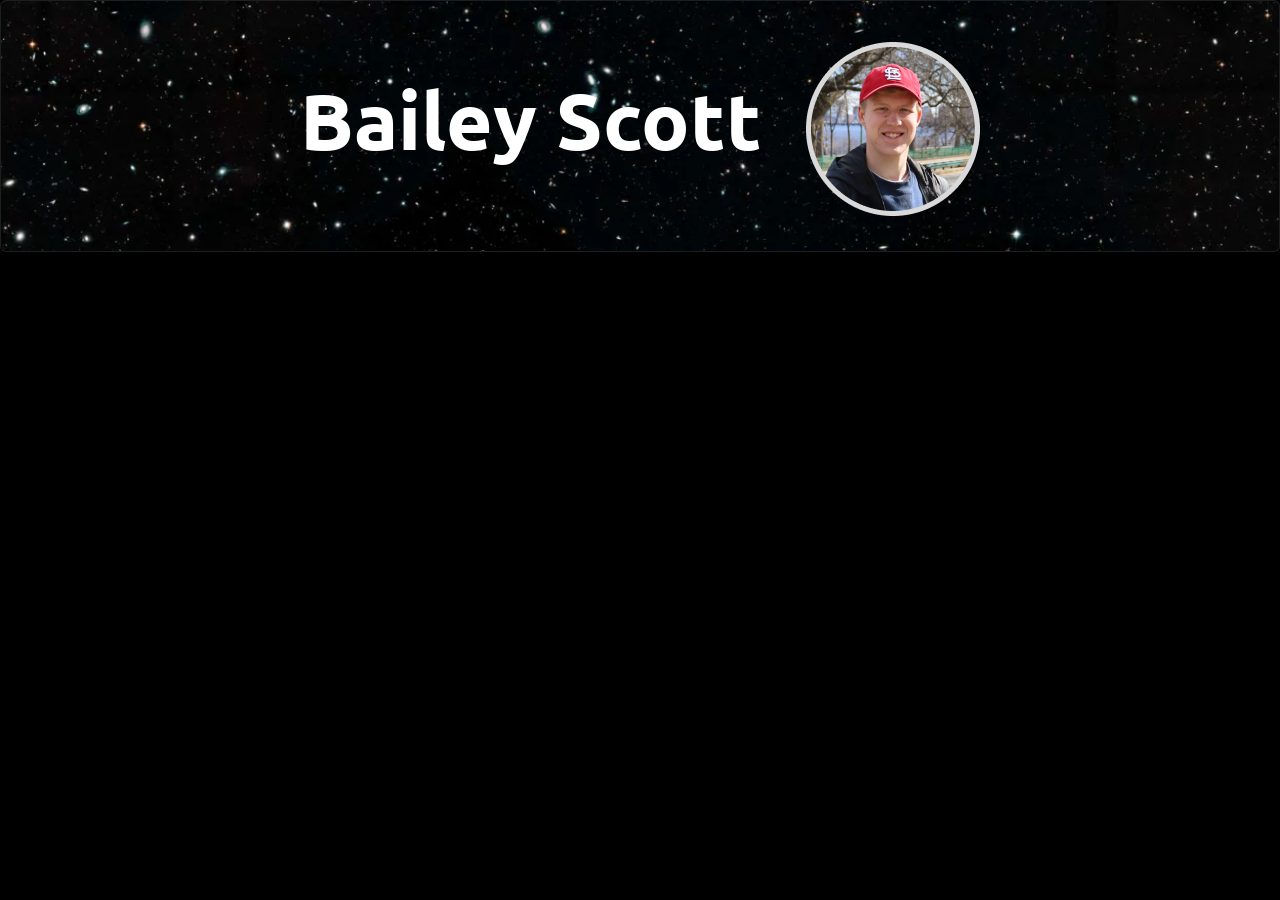
==== resume-project/index.html @ 47c422bb "Create resume-project" ====
<!doctype html>

<html lang="en">
<head>
    <meta charset="utf-8">
    <meta name="viewport" content="width=device-width, initial-scale=1, shrink-to-fit=no">

    <title>Bailey's Resume Project</title>
    <meta name="description" content="Merrill College of Journalism, UMD">
    <meta name="author" content="Bailey Scott">

    <!-- Bootstrap CSS and JavaScript -->
    <link href="https://cdn.jsdelivr.net/npm/bootstrap@5.3.3/dist/css/bootstrap.min.css" rel="stylesheet" integrity="sha384-QWTKZyjpPEjISv5WaRU9OFeRpok6YctnYmDr5pNlyT2bRjXh0JMhjY6hW+ALEwIH" crossorigin="anonymous">

    <script src="https://cdn.jsdelivr.net/npm/bootstrap@5.3.3/dist/js/bootstrap.bundle.min.js" integrity="sha384-YvpcrYf0tY3lHB60NNkmXc5s9fDVZLESaAA55NDzOxhy9GkcIdslK1eN7N6jIeHz" crossorigin="anonymous"></script>


    <link rel="stylesheet" href="https://cdn.jsdelivr.net/npm/bootstrap-icons@1.11.1/font/bootstrap-icons.css">

    <!--link to custom stylesheet-->
    <link rel="stylesheet" type="text/css" href="stylesheet.css">

    <!--google font-->
    <link rel="preconnect" href="https://fonts.googleapis.com">
    <link rel="preconnect" href="https://fonts.gstatic.com" crossorigin>
    <link href="https://fonts.googleapis.com/css2?family=Open+Sans:wght@300..800&family=Righteous&family=Special+Elite&family=Ubuntu:ital,wght@0,300;0,400;0,500;0,700;1,300;1,400;1,500;1,700&display=swap" rel="stylesheet">


</head>


<body>

    <div id="content">

        <div class="card bg-dark text-white">
            <img class="card-img" src="images/space" alt="space">
            <div class="card-img-overlay">
                <h5 class="card-title">Bailey Scott <img class="overlay-img" src="images/Group 1.png" alt="Bailey's headshot"></h5>
                
            </div>
        </div>

        

    </div>

</body>
---- resume-project/stylesheet.css ----
body {
    background-color: black;
}

.card{
    text-align: center;
}

.card-img {
    height: 250px;
    object-fit: cover; 
    object-position: top;
}

.card-title {
    font-size: 5em;
    font-family: "Ubuntu", sans-serif;
    font-weight: 700;
    font-style: normal;
    margin-top: 25px;
}

.overlay-img {
    padding-left: 25px;
}
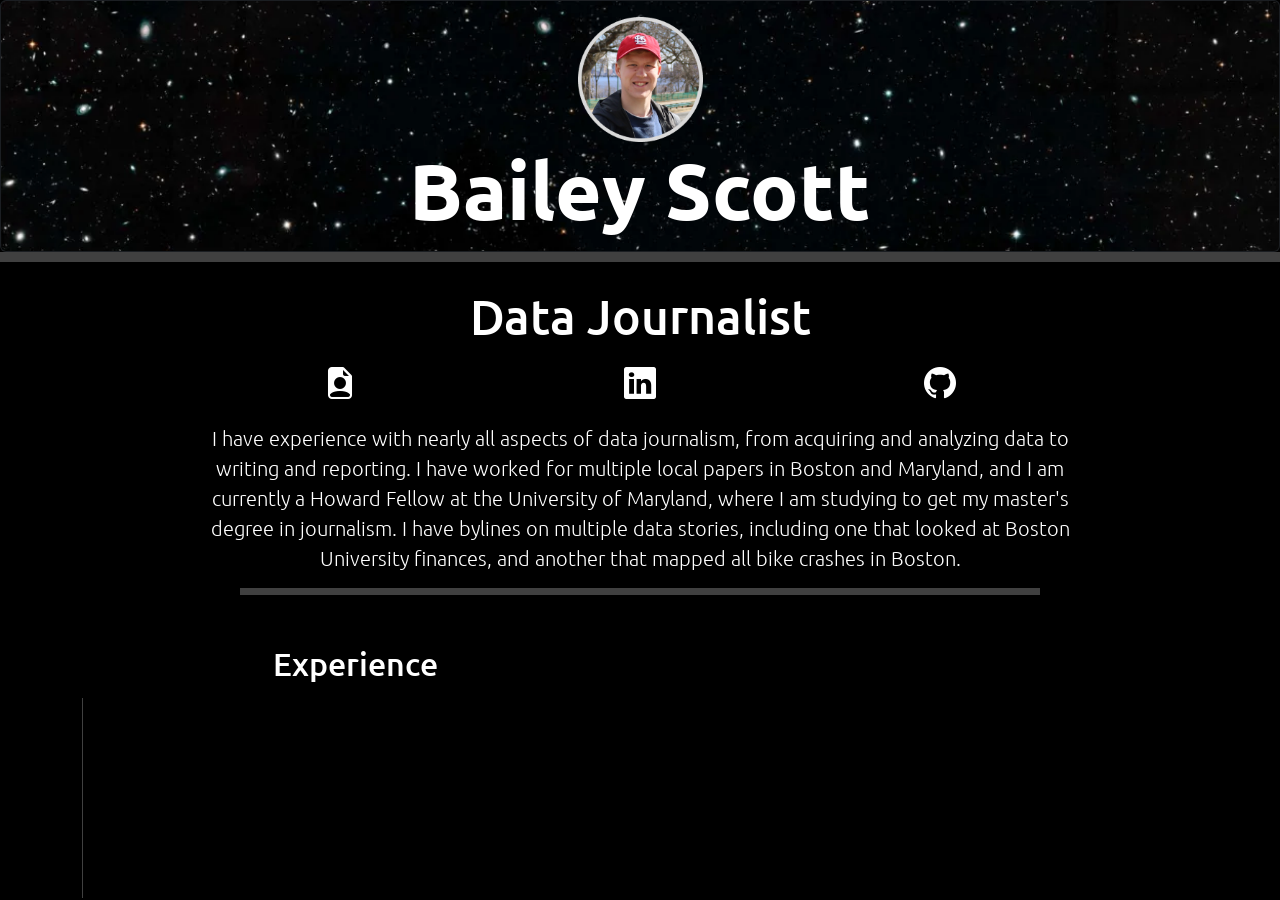
==== commit e1ec7a30: "Update resume-project" ====
--- a/resume-project/index.html
+++ b/resume-project/index.html
@@ -34,14 +34,55 @@
     <div id="content">
 
         <div class="card bg-dark text-white">
-            <img class="card-img" src="images/space" alt="space">
+            <img class="card-img" src="images/space.png" alt="space">
             <div class="card-img-overlay">
-                <h5 class="card-title">Bailey Scott <img class="overlay-img" src="images/Group 1.png" alt="Bailey's headshot"></h5>
+                <img class="overlay-img" src="images/Group 1.png" alt="Bailey's headshot">
+                <h1 class="card-title">Bailey Scott</h1>
                 
             </div>
         </div>
 
-        
+        <hr class="header-line">
+
+        <div id="subheading">
+            <h2 class="title">Data Journalist</h2>
+
+            <div class="container text-center">
+                <div class="row">
+                    <div class="col-sm-4">
+                        <i class="bi bi-file-earmark-person-fill"></i>
+                    </div>
+                    <div class="col-sm-4">
+                        <i class="bi bi-linkedin"></i>
+                    </div>
+                    <div class="col-sm-4">
+                        <i class="bi bi-github"></i>
+                    </div>
+                </div>
+
+                <p class="sub-text">I have experience with nearly all aspects of data journalism, from acquiring and analyzing data to writing and reporting. I have worked for multiple local papers in Boston and Maryland, and I am currently a Howard Fellow at the University of Maryland, where I am studying to get my master's degree in journalism. I have bylines on multiple data stories, including one that looked at Boston University finances, and another that mapped all bike crashes in Boston.</p>
+            </div>
+        </div>
+
+        <hr class="sub-line">
+
+        <div class="container text-center">
+                <div class="row">
+                    <div class="col-lg-6">
+                        <h2 class="category">Experience</h2>
+                    </div>
+
+                    <div class="d-flex" style="height: 200px;">
+                        <div class="vr"></div>
+                    </div>
+                    
+                    <div class="col-lg-6">
+                        
+                    </div>
+                    
+                </div>
+
+
 
     </div>
 
--- a/resume-project/stylesheet.css
+++ b/resume-project/stylesheet.css
@@ -1,9 +1,11 @@
 body {
     background-color: black;
+    color: white;
 }
 
 .card{
     text-align: center;
+    margin: 0 auto;
 }
 
 .card-img {
@@ -17,9 +19,59 @@
     font-family: "Ubuntu", sans-serif;
     font-weight: 700;
     font-style: normal;
-    margin-top: 25px;
+    
 }
 
 .overlay-img {
-    padding-left: 25px;
+    margin-bottom: 0px;
+    width: 125px;
+}
+
+
+.header-line {
+    margin-top: 0;
+    height: 10px;
+    background-color: white;
+}
+
+.sub-line {
+    margin: 0 auto;
+    margin-top: 0;
+    height: 7px;
+    background-color: white;
+    width: 800px;
+}
+
+#subheading {
+    margin: 0 auto;
+    margin-top: 25px;
+    text-align: center;
+    width: 900px;
+}
+
+.title {
+    font-family: "Ubuntu", sans-serif;
+    font-weight: 500;
+    font-size: 3em;
+    margin-bottom: 15px;
+}
+
+.bi {
+    font-size: 2em;
+}
+
+.sub-text {
+    font-family: "Ubuntu", sans-serif;
+    font-weight: 300;
+    font-size: 20px;
+    margin-top: 15px;
+    margin-bottom: 15px;
+}
+
+.category {
+    font-family: "Ubuntu", sans-serif;
+    font-weight: 500;
+    font-size: 2em;
+    margin-top: 50px;
+    margin-bottom: 15px;
 }
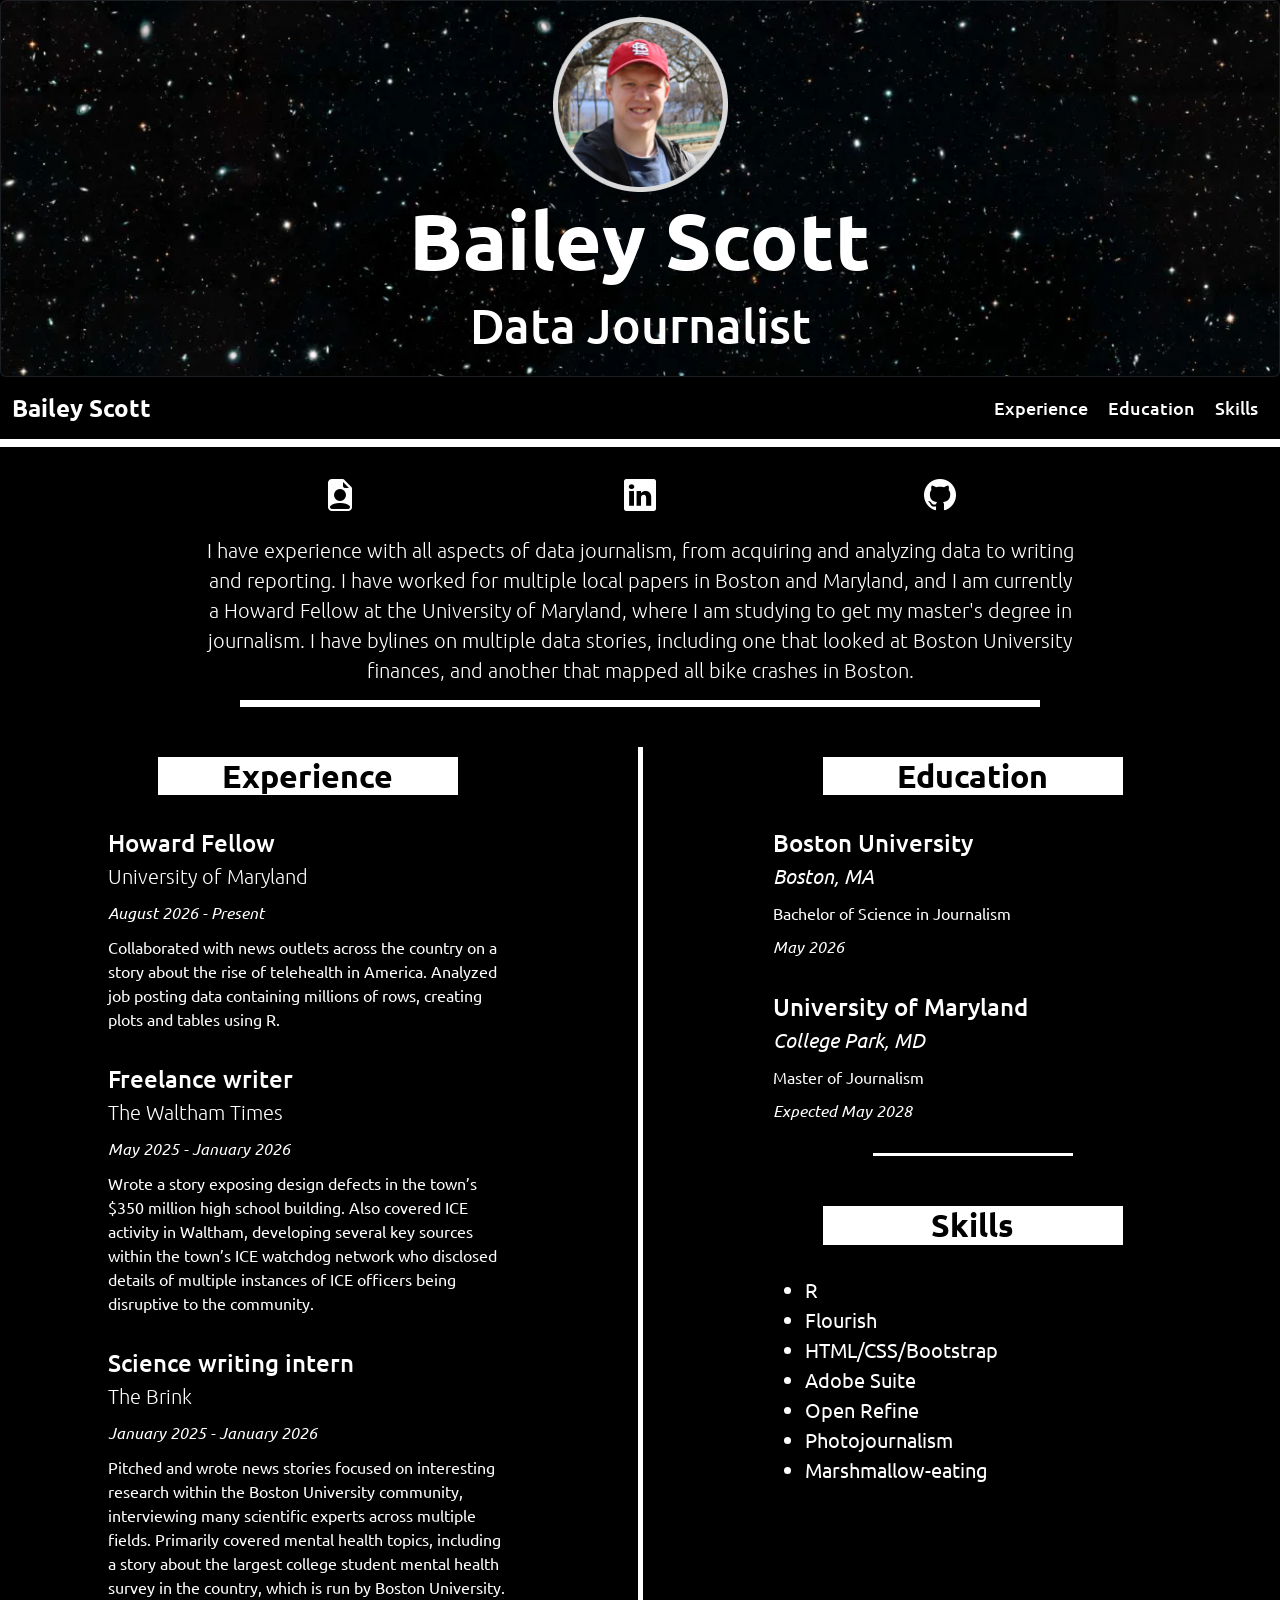
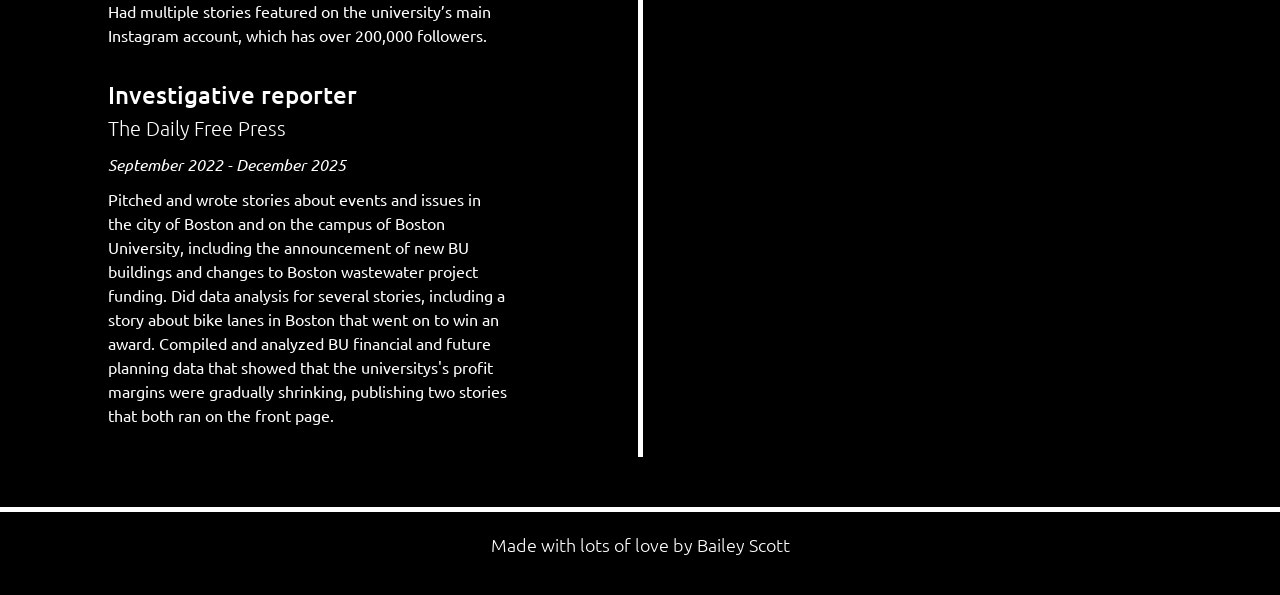
==== commit cb1cf8d4: "Update resume-project" ====
--- a/resume-project/index.html
+++ b/resume-project/index.html
@@ -31,6 +31,8 @@
 
 <body>
 
+    
+
     <div id="content">
 
         <div class="card bg-dark text-white">
@@ -38,46 +40,120 @@
             <div class="card-img-overlay">
                 <img class="overlay-img" src="images/Group 1.png" alt="Bailey's headshot">
                 <h1 class="card-title">Bailey Scott</h1>
+                <h2 class="title">Data Journalist</h2>
                 
             </div>
         </div>
 
-        <hr class="header-line">
+        <nav class="navbar navbar-expand-sm navbar-dark sticky-top" id="main-nav">
+            <div class="container-fluid">
+                <span class="navbar-brand">Bailey Scott</span>
+                <button class="navbar-toggler" type="button" data-bs-toggle="collapse" data-bs-target="#nav-links" aria-controls="nav-links" aria-expanded="false" aria-label="Toggle navigation">
+                    <span class="navbar-toggler-icon"></span>
+                </button>
+                <div class="collapse navbar-collapse justify-content-end" id="nav-links">
+                    <ul class="navbar-nav">
+                        <li class="nav-item">Experience</li>
+                        <li class="nav-item">Education</li>
+                        <li class="nav-item">Skills</li>
+                    </ul>
+                </div>
+            </div>
+        </nav>
+
+        <hr class="header-line opacity-100">
 
         <div id="subheading">
-            <h2 class="title">Data Journalist</h2>
 
             <div class="container text-center">
                 <div class="row">
                     <div class="col-sm-4">
-                        <i class="bi bi-file-earmark-person-fill"></i>
+                        <a class="social-link" href="https://www.bailey-scott.com/" aria-label="Personal website" target="_blank"><i class="bi bi-file-earmark-person-fill"></i></a>
                     </div>
                     <div class="col-sm-4">
-                        <i class="bi bi-linkedin"></i>
+                        <a class="social-link" href="https://www.linkedin.com/in/bailey-scott-bb029029a/" aria-label="LinkedIn" target="_blank"><i class="bi bi-linkedin"></i></a>
                     </div>
                     <div class="col-sm-4">
-                        <i class="bi bi-github"></i>
+                        <a class="social-link" href="https://github.com/baileyscott3" aria-label="GitHub" target="_blank"><i class="bi bi-github"></i></a>
                     </div>
                 </div>
 
-                <p class="sub-text">I have experience with nearly all aspects of data journalism, from acquiring and analyzing data to writing and reporting. I have worked for multiple local papers in Boston and Maryland, and I am currently a Howard Fellow at the University of Maryland, where I am studying to get my master's degree in journalism. I have bylines on multiple data stories, including one that looked at Boston University finances, and another that mapped all bike crashes in Boston.</p>
+                <p class="sub-text">I have experience with all aspects of data journalism, from acquiring and analyzing data to writing and reporting. I have worked for multiple local papers in Boston and Maryland, and I am currently a Howard Fellow at the University of Maryland, where I am studying to get my master's degree in journalism. I have bylines on multiple data stories, including one that looked at Boston University finances, and another that mapped all bike crashes in Boston.</p>
             </div>
         </div>
 
-        <hr class="sub-line">
+        <hr class="sub-line opacity-100">
 
         <div class="container text-center">
                 <div class="row">
-                    <div class="col-lg-6">
-                        <h2 class="category">Experience</h2>
+                    <div class="col-5">
+                        <h2 class="section-header">Experience</h2>
+
+                        <div class="job-info">
+                            <div class="jobtitle">Howard Fellow</div>
+                            <div class="organization">University of Maryland</div>
+                            <div class="date">August 2026 - Present</div>
+                            <p class="description">Collaborated with news outlets across the country on a story about the rise of telehealth in America. Analyzed job posting data containing millions of rows, creating plots and tables using R.</p>
+                        </div>
+
+                        <div class="job-info">
+                            <div class="jobtitle">Freelance writer</div>
+                            <div class="organization">The Waltham Times</div>
+                            <div class="date">May 2025 - January 2026</div>
+                            <p class="description">Wrote a story exposing design defects in the town’s $350 million high school building. Also covered ICE activity in Waltham, developing several key sources within the town’s ICE watchdog network who disclosed details of multiple instances of ICE officers being disruptive to the community.</p>
+                        </div>
+
+                        <div class="job-info">
+                            <div class="jobtitle">Science writing intern</div>
+                            <div class="organization">The Brink</div>
+                            <div class="date">January 2025 - January 2026</div>
+                            <p class="description">Pitched and wrote news stories focused on interesting research within the Boston University community, interviewing many scientific experts across multiple fields. Primarily covered mental health topics, including a story about the largest college student mental health survey in the country, which is run by Boston University. Had multiple stories featured on the university’s main Instagram account, which has over 200,000 followers.</p>
+                        </div>
+
+                        <div class="job-info">
+                            <div class="jobtitle">Investigative reporter</div>
+                            <div class="organization">The Daily Free Press</div>
+                            <div class="date">September 2022 - December 2025</div>
+                            <p class="description">Pitched and wrote stories about events and issues in the city of Boston and on the campus of Boston University, including the announcement of new BU buildings and changes to Boston wastewater project funding. Did data analysis for several stories, including a story about bike lanes in Boston that went on to win an award. Compiled and analyzed BU financial and future planning data that showed that the universitys's profit margins were gradually shrinking, publishing two stories that both ran on the front page.</p>
+                        </div>
+
                     </div>
 
-                    <div class="d-flex" style="height: 200px;">
-                        <div class="vr"></div>
+                    <div class="col-2 d-flex justify-content-center center-col">
+                        <div class="vr center-line opacity-100"></div>
                     </div>
-                    
-                    <div class="col-lg-6">
-                        
+
+                    <div class="col-5">
+                        <h2 class="section-header">Education</h2>
+
+                        <div class="edu-info">
+                            <div class="school">Boston University</div>
+                            <div class="location">Boston, MA</div>
+                            <div class="degree">Bachelor of Science in Journalism</div>
+                            <div class="graduate">May 2026</div>
+                        </div>
+
+                        <div class="edu-info">
+                            <div class="school">University of Maryland</div>
+                            <div class="location">College Park, MD</div>
+                            <div class="degree">Master of Journalism</div>
+                            <div class="graduate">Expected May 2028</div>
+                        </div>
+
+                        <hr class="section-line opacity-100">
+
+                        <h2 class="section-header">Skills</h2>
+
+                        <ul class="skills-list">
+                            <li>R</li>
+                            <li>Flourish</li>
+                            <li>HTML/CSS/Bootstrap</li>
+                            <li>Adobe Suite</li>
+                            <li>Open Refine</li>
+                            <li>Photojournalism</li>
+                            <li>Marshmallow-eating</li>
+                        </ul>
+
                     </div>
                     
                 </div>
@@ -86,4 +162,13 @@
 
     </div>
 
-</body>+        
+        <footer class="page-footer">
+            <hr class="footer-line opacity-100">
+            <p>Made with lots of love by Bailey Scott</p>
+        </footer>
+
+    </div>
+
+</body>
+</html>
--- a/resume-project/stylesheet.css
+++ b/resume-project/stylesheet.css
@@ -1,3 +1,4 @@
+/* setting the background to black and the text to white */
 body {
     background-color: black;
     color: white;
@@ -8,12 +9,14 @@
     margin: 0 auto;
 }
 
+/* cropping the image so that it isnt stretched */
 .card-img {
-    height: 250px;
+    height: 375px;
     object-fit: cover; 
     object-position: top;
 }
 
+/* styling for the name */
 .card-title {
     font-size: 5em;
     font-family: "Ubuntu", sans-serif;
@@ -22,33 +25,44 @@
     
 }
 
+/* img style */
 .overlay-img {
     margin-bottom: 0px;
-    width: 125px;
-}
-
-
+    width: 175px;
+}
+
+/* style for the top dividing line */
 .header-line {
     margin-top: 0;
-    height: 10px;
-    background-color: white;
-}
-
+    height: 5px;
+    background-color: white;
+}
+
+/* style for the 2nd dividing line */
 .sub-line {
     margin: 0 auto;
     margin-top: 0;
     height: 7px;
     background-color: white;
     width: 800px;
-}
-
+    max-width: 100%;
+}
+
+/* centering subheading and making it look good on the page */
 #subheading {
     margin: 0 auto;
     margin-top: 25px;
     text-align: center;
     width: 900px;
-}
-
+    max-width: 100%;
+}
+
+/* centering all containers */
+.container {
+    margin: 0 auto;
+}
+
+/* title styling */
 .title {
     font-family: "Ubuntu", sans-serif;
     font-weight: 500;
@@ -56,10 +70,16 @@
     margin-bottom: 15px;
 }
 
+/* icons */
 .bi {
     font-size: 2em;
 }
 
+.social-link {
+    color: inherit;
+}
+
+/* text after title */
 .sub-text {
     font-family: "Ubuntu", sans-serif;
     font-weight: 300;
@@ -68,10 +88,177 @@
     margin-bottom: 15px;
 }
 
-.category {
-    font-family: "Ubuntu", sans-serif;
-    font-weight: 500;
+/* section header styling */
+.section-header {
+    font-family: "Ubuntu", sans-serif;
+    font-weight: 600;
     font-size: 2em;
+    margin: 0 auto;
     margin-top: 50px;
-    margin-bottom: 15px;
-}+    margin-bottom: 30px;
+    background-color: white;
+    color: black;
+    width: 300px;
+    max-width: 100%;
+}
+
+/*center line styling*/
+.center-line {
+    margin-top: 40px;
+    width: 5px;
+    min-height: 1000px;
+}
+
+.job-info {
+    margin: 0 auto;
+    margin-top: 15px;
+    margin-bottom: 30px;
+    text-align: left;
+    width: 400px;
+    max-width: 100%;
+    font-family: "Ubuntu", sans-serif;
+}
+
+/* job title style */
+.jobtitle {
+    font-size: 1.5em;
+    font-weight: 500;
+}
+
+/* org style */
+.organization {
+    font-size: 1.25em;
+    font-weight: 200;
+}
+
+/* date style */
+.date {
+    font-style: italic;
+    margin-top: 10px;
+    margin-bottom: 0px;
+    margin-left: 0px;
+    margin-right: 0px;
+}
+
+
+/* job description style */
+.description {
+    margin-top: 10px;
+    margin-bottom: 10px;
+    margin-left: 0px;
+    margin-right: 0px;
+}
+
+.edu-info {
+    margin: 0 auto;
+    margin-top: 15px;
+    margin-bottom: 30px;
+    text-align: left;
+    width: 400px;
+    max-width: 100%;
+    font-family: "Ubuntu", sans-serif;
+}
+
+.school {
+    font-size: 1.5em;
+    font-weight: 500;
+}
+
+.location {
+    font-style: italic;
+    font-size: 1.25em;
+    font-weight: 100;
+}
+
+.degree {
+    font-weight: 400;
+    margin-top: 10px;
+}
+
+.graduate {
+    font-style: italic;
+    margin-top: 10px;
+}
+
+/* small dividing line between education and skills */
+.section-line {
+    margin: 0 auto;
+    height: 3px;
+    background-color: white;
+    width: 200px;
+    opacity: 1;
+}
+
+/* skills list style */
+.skills-list {
+    margin: 0 auto;
+    text-align: left;
+    width: 400px;
+    max-width: 100%;
+    font-family: "Ubuntu", sans-serif;
+    font-size: 1.25em;
+}
+
+/* half-size text, no center bar, had to google most of this */
+@media (max-width: 800px) {
+    body {
+        font-size: 0.5rem;
+    }
+
+    .sub-text {
+        font-size: 10px;
+    }
+
+   
+    .center-col {
+        display: none !important;
+    }
+
+    
+    .col-5 {
+        width: 50%;
+    }
+    
+}
+
+
+/* navigation menu style */
+#main-nav {
+    background-color: black;
+    border-bottom: 3px solid white;
+    font-family: "Ubuntu", sans-serif;
+}
+
+#main-nav .navbar-brand {
+    font-weight: 700;
+    font-size: 1.5em;
+}
+
+#main-nav .nav-item {
+    color: white;
+    font-weight: 500;
+    font-size: 1.1em;
+    margin-left: 10px;
+    margin-right: 10px;
+}
+
+/* page footer style */
+.page-footer {
+    text-align: center;
+    font-family: "Ubuntu", sans-serif;
+    font-weight: 300;
+    font-size: 1.1em;
+    margin-top: 50px;
+    padding-bottom: 20px;
+}
+
+.footer-line {
+    height: 5px;
+    background-color: white;
+    margin-bottom: 20px;
+}
+
+/* smaller heart so it doesn't use the 2em icon size */
+.page-footer .bi {
+    font-size: 1em;
+}
